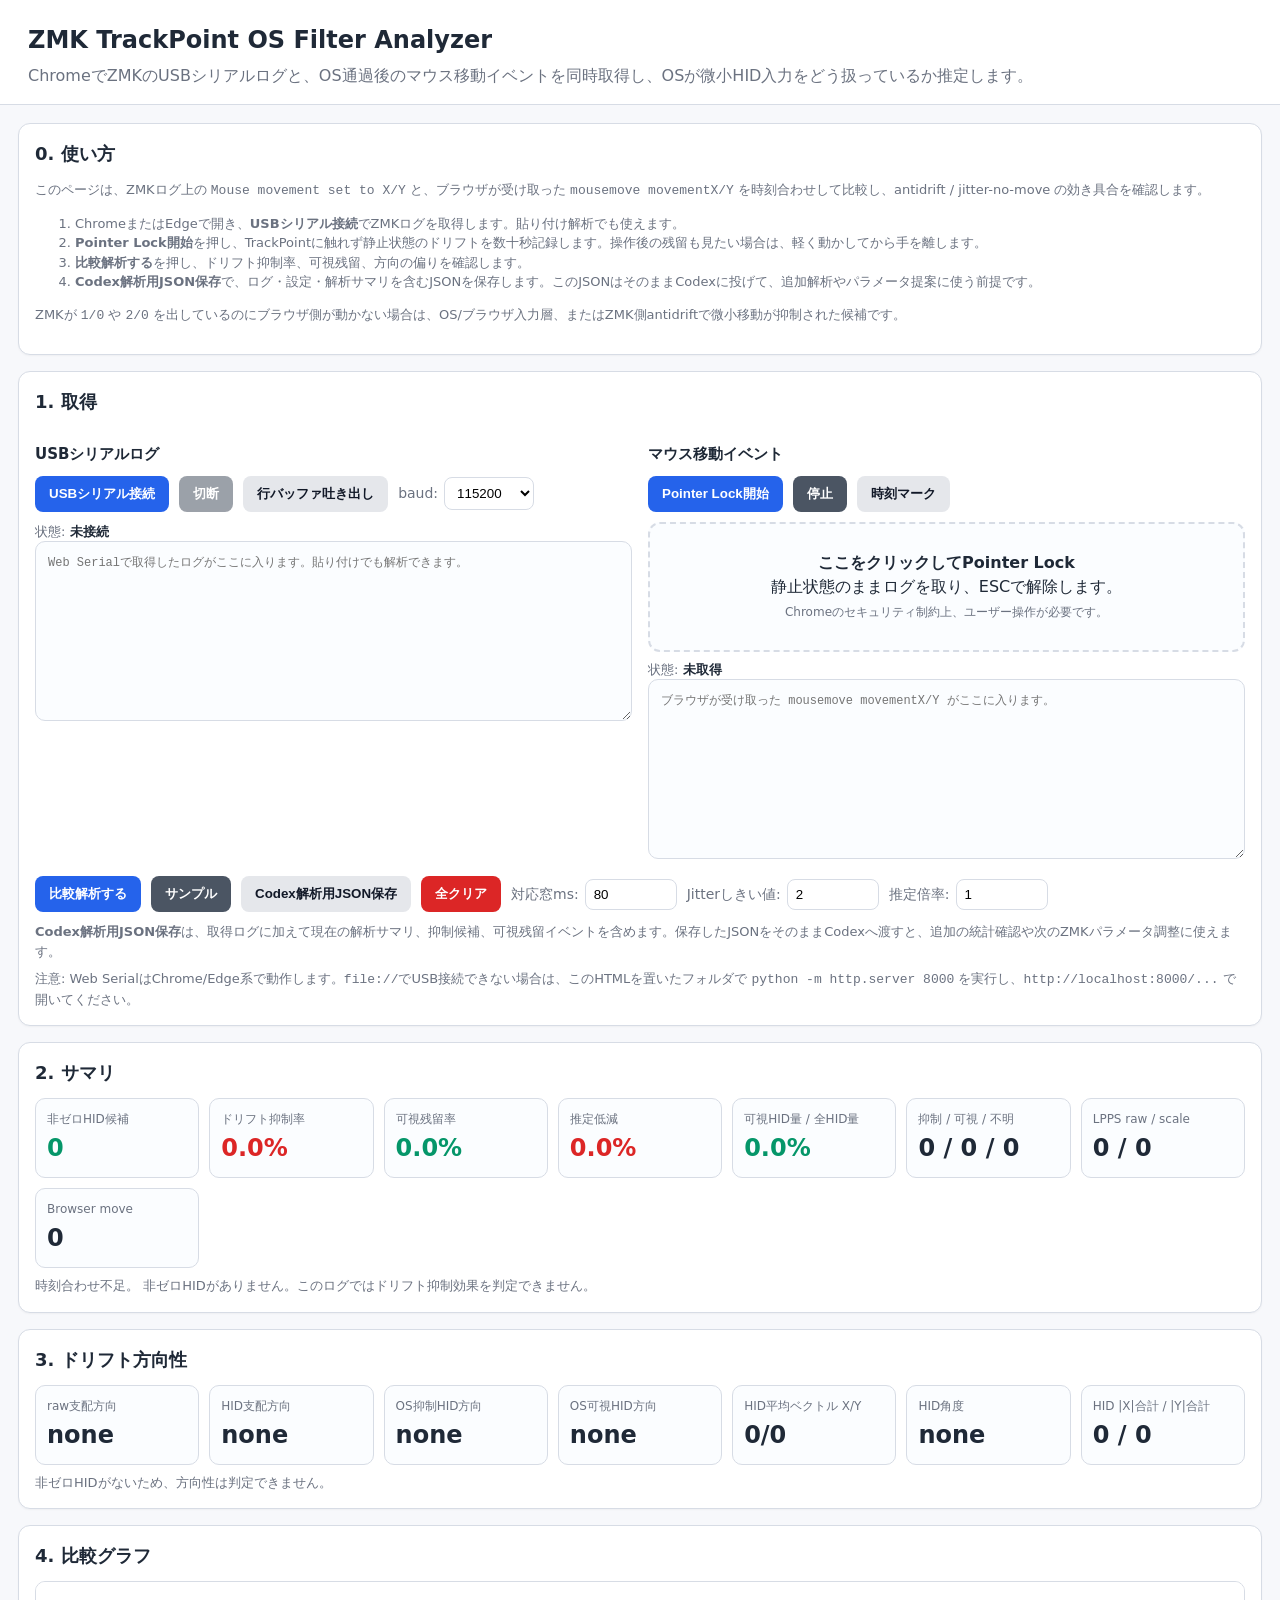
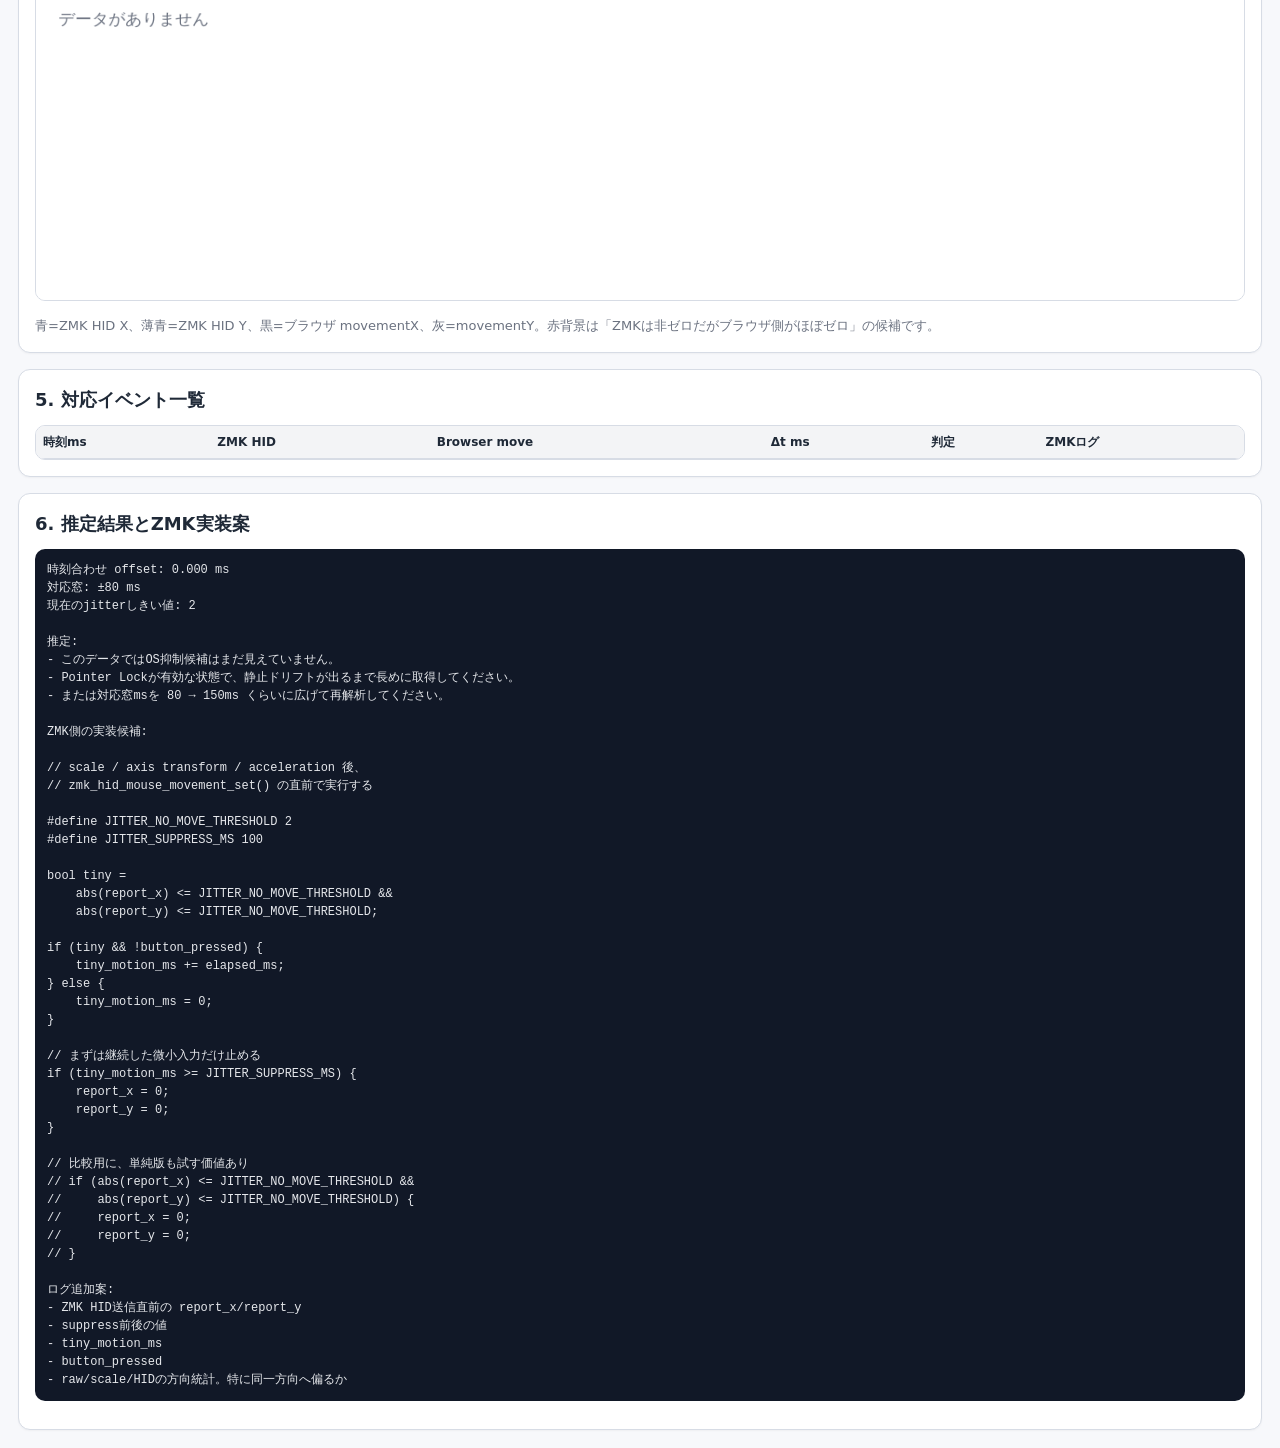
==== index.html @ 50a1649c "prepare static GitHub Pages entrypoint" ====
<!doctype html>
<html lang="ja">
<head>
  <meta charset="utf-8" />
  <meta name="viewport" content="width=device-width, initial-scale=1" />
  <title>ZMK TrackPoint OS Filter Analyzer</title>
  <link rel="stylesheet" href="styles.css" />
</head>
<body>
<header>
  <h1>ZMK TrackPoint OS Filter Analyzer</h1>
  <p>ChromeでZMKのUSBシリアルログと、OS通過後のマウス移動イベントを同時取得し、OSが微小HID入力をどう扱っているか推定します。</p>
</header>

<main>
  <section class="panel">
    <h2>0. 使い方</h2>
    <div class="hint">
      <p>
        このページは、ZMKログ上の <code>Mouse movement set to X/Y</code> と、ブラウザが受け取った
        <code>mousemove movementX/Y</code> を時刻合わせして比較し、antidrift / jitter-no-move の効き具合を確認します。
      </p>
      <ol>
        <li>ChromeまたはEdgeで開き、<strong>USBシリアル接続</strong>でZMKログを取得します。貼り付け解析でも使えます。</li>
        <li><strong>Pointer Lock開始</strong>を押し、TrackPointに触れず静止状態のドリフトを数十秒記録します。操作後の残留も見たい場合は、軽く動かしてから手を離します。</li>
        <li><strong>比較解析する</strong>を押し、ドリフト抑制率、可視残留、方向の偏りを確認します。</li>
        <li><strong>Codex解析用JSON保存</strong>で、ログ・設定・解析サマリを含むJSONを保存します。このJSONはそのままCodexに投げて、追加解析やパラメータ提案に使う前提です。</li>
      </ol>
      <p>
        ZMKが <code>1/0</code> や <code>2/0</code> を出しているのにブラウザ側が動かない場合は、OS/ブラウザ入力層、またはZMK側antidriftで微小移動が抑制された候補です。
      </p>
    </div>
  </section>

  <section class="panel">
    <h2>1. 取得</h2>
    <div class="cols">
      <div>
        <h3>USBシリアルログ</h3>
        <div class="controls">
          <button id="serialConnectBtn">USBシリアル接続</button>
          <button class="secondary" id="serialDisconnectBtn" disabled>切断</button>
          <button class="ghost" id="serialFlushBtn">行バッファ吐き出し</button>
          <label>baud:
            <select id="baudRate">
              <option value="115200" selected>115200</option>
              <option value="1000000">1000000</option>
              <option value="9600">9600</option>
            </select>
          </label>
        </div>
        <div id="serialStatus" class="status">状態: <strong>未接続</strong></div>
        <textarea id="serialLog" spellcheck="false" placeholder="Web Serialで取得したログがここに入ります。貼り付けでも解析できます。"></textarea>
      </div>
      <div>
        <h3>マウス移動イベント</h3>
        <div class="controls">
          <button id="pointerStartBtn">Pointer Lock開始</button>
          <button class="secondary" id="pointerStopBtn">停止</button>
          <button class="ghost" id="markBtn">時刻マーク</button>
        </div>
        <div id="captureBox" class="captureBox">
          <div>
            <strong>ここをクリックしてPointer Lock</strong><br>
            静止状態のままログを取り、ESCで解除します。<br>
            <span class="small">Chromeのセキュリティ制約上、ユーザー操作が必要です。</span>
          </div>
        </div>
        <div id="pointerStatus" class="status">状態: <strong>未取得</strong></div>
        <textarea id="pointerLog" spellcheck="false" placeholder="ブラウザが受け取った mousemove movementX/Y がここに入ります。"></textarea>
      </div>
    </div>
    <div class="controls">
      <button id="analyzeBtn">比較解析する</button>
      <button class="secondary" id="loadSampleBtn">サンプル</button>
      <button class="ghost" id="downloadBtn">Codex解析用JSON保存</button>
      <button class="danger" id="clearBtn">全クリア</button>
      <label>対応窓ms:
        <input id="matchWindowMs" type="number" value="80" min="1" max="1000" />
      </label>
      <label>Jitterしきい値:
        <input id="jitterThreshold" type="number" value="2" min="0" max="20" />
      </label>
      <label>推定倍率:
        <input id="expectedRatio" type="number" value="1" min="0.1" max="10" step="0.1" />
      </label>
    </div>
    <div class="hint">
      <strong>Codex解析用JSON保存</strong>は、取得ログに加えて現在の解析サマリ、抑制候補、可視残留イベントを含めます。保存したJSONをそのままCodexへ渡すと、追加の統計確認や次のZMKパラメータ調整に使えます。
    </div>
    <div class="hint">
      注意: Web SerialはChrome/Edge系で動作します。<code>file://</code>でUSB接続できない場合は、このHTMLを置いたフォルダで <code>python -m http.server 8000</code> を実行し、<code>http://localhost:8000/...</code> で開いてください。
    </div>
  </section>

  <section class="panel">
    <h2>2. サマリ</h2>
    <div class="summary" id="summary"></div>
    <div id="diagnosis" class="hint"></div>
  </section>

  <section class="panel">
    <h2>3. ドリフト方向性</h2>
    <div class="summary" id="directionSummary"></div>
    <div id="directionDiagnosis" class="hint"></div>
  </section>

  <section class="panel">
    <h2>4. 比較グラフ</h2>
    <canvas id="chart" width="1300" height="360"></canvas>
    <div class="hint">
      青=ZMK HID X、薄青=ZMK HID Y、黒=ブラウザ movementX、灰=movementY。赤背景は「ZMKは非ゼロだがブラウザ側がほぼゼロ」の候補です。
    </div>
  </section>

  <section class="panel">
    <h2>5. 対応イベント一覧</h2>
    <div class="table-wrap">
      <table>
        <thead>
          <tr>
            <th>時刻ms</th>
            <th>ZMK HID</th>
            <th>Browser move</th>
            <th>Δt ms</th>
            <th>判定</th>
            <th>ZMKログ</th>
          </tr>
        </thead>
        <tbody id="pairsBody"></tbody>
      </table>
    </div>
  </section>

  <section class="panel">
    <h2>6. 推定結果とZMK実装案</h2>
    <pre id="recommendation"></pre>
  </section>
</main>

<script src="app.js"></script>
</body>
</html>
---- styles.css ----
:root {
  --bg: #f7f8fb;
  --panel: #ffffff;
  --text: #1f2937;
  --muted: #6b7280;
  --border: #d7dce5;
  --accent: #2563eb;
  --danger: #dc2626;
  --warn: #d97706;
  --ok: #059669;
  --code: #111827;
}
* { box-sizing: border-box; }
body {
  margin: 0;
  font-family: system-ui, -apple-system, BlinkMacSystemFont, "Segoe UI", sans-serif;
  background: var(--bg);
  color: var(--text);
  line-height: 1.5;
}
header {
  padding: 22px 28px 16px;
  background: var(--panel);
  border-bottom: 1px solid var(--border);
}
h1 { margin: 0 0 6px; font-size: 24px; }
h2 { margin: 0 0 12px; font-size: 18px; }
h3 { margin: 16px 0 8px; font-size: 15px; }
header p { margin: 0; color: var(--muted); }
main {
  max-width: 1380px;
  margin: 0 auto;
  padding: 18px;
  display: grid;
  gap: 16px;
}
.panel {
  background: var(--panel);
  border: 1px solid var(--border);
  border-radius: 12px;
  padding: 16px;
  box-shadow: 0 1px 2px rgba(0,0,0,.04);
}
.cols {
  display: grid;
  grid-template-columns: repeat(auto-fit, minmax(320px, 1fr));
  gap: 16px;
}
.controls {
  display: flex;
  gap: 10px;
  flex-wrap: wrap;
  align-items: center;
  margin: 10px 0;
}
button {
  border: 0;
  border-radius: 8px;
  padding: 9px 14px;
  background: var(--accent);
  color: white;
  font-weight: 700;
  cursor: pointer;
}
button.secondary { background: #4b5563; }
button.ghost { background: #e5e7eb; color: #111827; }
button.danger { background: var(--danger); }
button:disabled { opacity: .55; cursor: not-allowed; }
input, select {
  padding: 7px 8px;
  border: 1px solid var(--border);
  border-radius: 8px;
  background: #fff;
}
input[type="number"] { width: 92px; }
label { color: var(--muted); font-size: 14px; display: inline-flex; gap: 6px; align-items: center; }
textarea {
  width: 100%;
  min-height: 180px;
  resize: vertical;
  padding: 12px;
  border: 1px solid var(--border);
  border-radius: 10px;
  font-family: ui-monospace, SFMono-Regular, Consolas, "Liberation Mono", monospace;
  font-size: 12px;
  color: var(--code);
  background: #fbfdff;
}
.summary {
  display: grid;
  grid-template-columns: repeat(auto-fit, minmax(160px, 1fr));
  gap: 10px;
}
.card {
  border: 1px solid var(--border);
  border-radius: 10px;
  padding: 11px;
  background: #fbfdff;
}
.card .num {
  font-size: 24px;
  font-weight: 800;
  margin-top: 2px;
}
.card .label { color: var(--muted); font-size: 12px; }
.dangerText { color: var(--danger); }
.warnText { color: var(--warn); }
.okText { color: var(--ok); }
canvas {
  width: 100%;
  height: 320px;
  border: 1px solid var(--border);
  border-radius: 10px;
  background: white;
}
.captureBox {
  border: 2px dashed var(--border);
  border-radius: 12px;
  min-height: 130px;
  display: grid;
  place-items: center;
  text-align: center;
  padding: 16px;
  background: #fbfdff;
  user-select: none;
  cursor: crosshair;
}
.captureBox.active {
  border-color: var(--accent);
  background: #eff6ff;
}
.hint, .status {
  color: var(--muted);
  font-size: 13px;
  margin-top: 8px;
}
.status strong { color: var(--text); }
.pill {
  display: inline-block;
  padding: 2px 7px;
  border-radius: 999px;
  font-size: 12px;
  font-weight: 700;
  background: #e5e7eb;
  white-space: nowrap;
}
.pill.warn { background: #fef3c7; color: #92400e; }
.pill.danger { background: #fee2e2; color: #991b1b; }
.pill.ok { background: #d1fae5; color: #065f46; }
.table-wrap {
  max-height: 440px;
  overflow: auto;
  border: 1px solid var(--border);
  border-radius: 10px;
}
table {
  width: 100%;
  border-collapse: collapse;
  font-size: 12px;
}
th, td {
  border-bottom: 1px solid var(--border);
  padding: 7px;
  text-align: left;
  vertical-align: top;
}
th {
  position: sticky;
  top: 0;
  background: #f3f4f6;
  z-index: 1;
}
code, pre {
  font-family: ui-monospace, SFMono-Regular, Consolas, "Liberation Mono", monospace;
}
pre {
  white-space: pre-wrap;
  background: #111827;
  color: #e5e7eb;
  border-radius: 10px;
  padding: 12px;
  overflow: auto;
  font-size: 12px;
}
.small { font-size: 12px; color: var(--muted); }
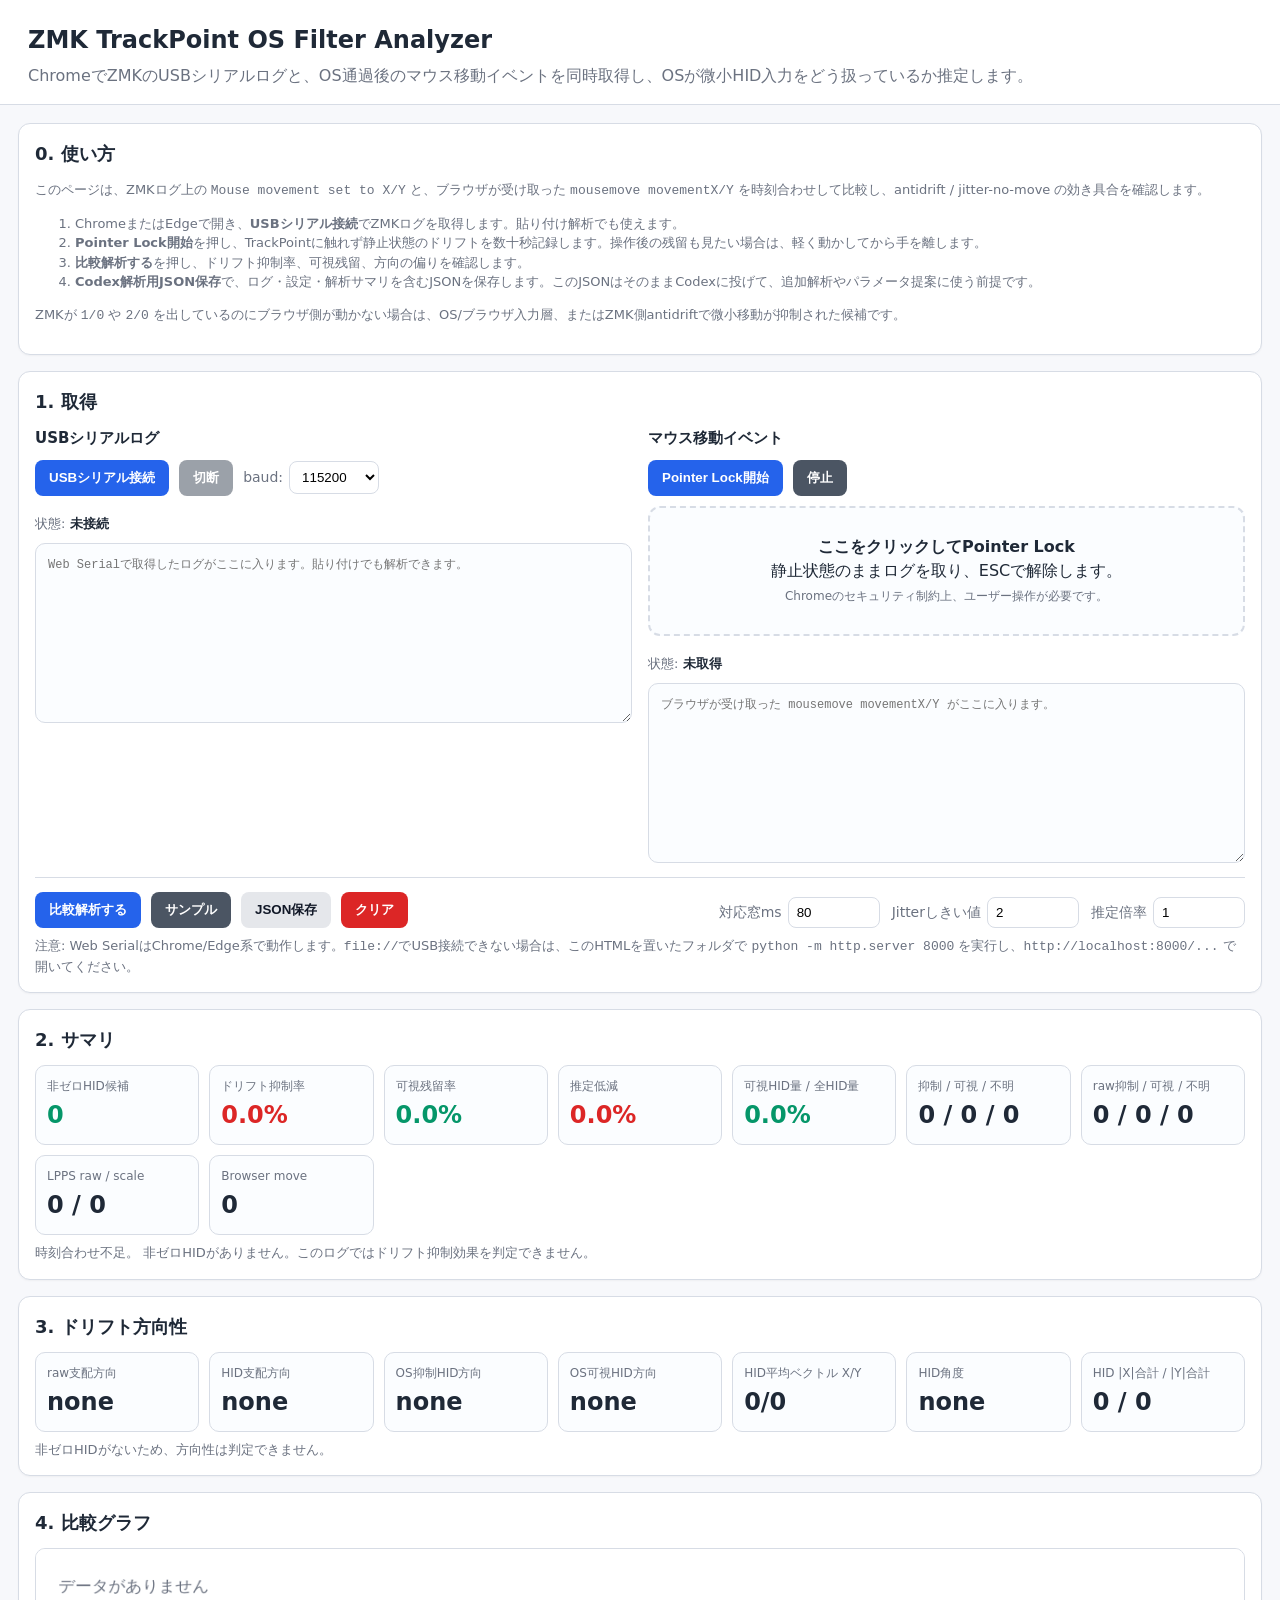
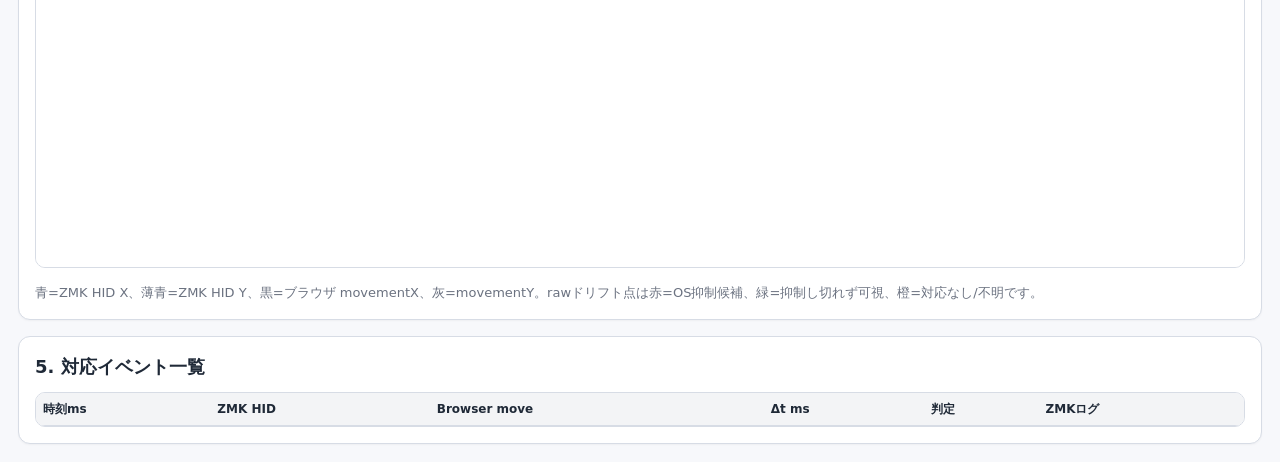
==== commit be74c2ec: "show raw drift classifications" ====
--- a/index.html
+++ b/index.html
@@ -34,13 +34,12 @@
 
   <section class="panel">
     <h2>1. 取得</h2>
-    <div class="cols">
-      <div>
+    <div class="capture-grid">
+      <div class="capture-pane">
         <h3>USBシリアルログ</h3>
-        <div class="controls">
+        <div class="toolbar">
           <button id="serialConnectBtn">USBシリアル接続</button>
           <button class="secondary" id="serialDisconnectBtn" disabled>切断</button>
-          <button class="ghost" id="serialFlushBtn">行バッファ吐き出し</button>
           <label>baud:
             <select id="baudRate">
               <option value="115200" selected>115200</option>
@@ -52,12 +51,11 @@
         <div id="serialStatus" class="status">状態: <strong>未接続</strong></div>
         <textarea id="serialLog" spellcheck="false" placeholder="Web Serialで取得したログがここに入ります。貼り付けでも解析できます。"></textarea>
       </div>
-      <div>
+      <div class="capture-pane">
         <h3>マウス移動イベント</h3>
-        <div class="controls">
+        <div class="toolbar">
           <button id="pointerStartBtn">Pointer Lock開始</button>
           <button class="secondary" id="pointerStopBtn">停止</button>
-          <button class="ghost" id="markBtn">時刻マーク</button>
         </div>
         <div id="captureBox" class="captureBox">
           <div>
@@ -70,23 +68,24 @@
         <textarea id="pointerLog" spellcheck="false" placeholder="ブラウザが受け取った mousemove movementX/Y がここに入ります。"></textarea>
       </div>
     </div>
-    <div class="controls">
-      <button id="analyzeBtn">比較解析する</button>
-      <button class="secondary" id="loadSampleBtn">サンプル</button>
-      <button class="ghost" id="downloadBtn">Codex解析用JSON保存</button>
-      <button class="danger" id="clearBtn">全クリア</button>
-      <label>対応窓ms:
-        <input id="matchWindowMs" type="number" value="80" min="1" max="1000" />
-      </label>
-      <label>Jitterしきい値:
-        <input id="jitterThreshold" type="number" value="2" min="0" max="20" />
-      </label>
-      <label>推定倍率:
-        <input id="expectedRatio" type="number" value="1" min="0.1" max="10" step="0.1" />
-      </label>
-    </div>
-    <div class="hint">
-      <strong>Codex解析用JSON保存</strong>は、取得ログに加えて現在の解析サマリ、抑制候補、可視残留イベントを含めます。保存したJSONをそのままCodexへ渡すと、追加の統計確認や次のZMKパラメータ調整に使えます。
+    <div class="analysis-bar">
+      <div class="toolbar">
+        <button id="analyzeBtn">比較解析する</button>
+        <button class="secondary" id="loadSampleBtn">サンプル</button>
+        <button class="ghost" id="downloadBtn">JSON保存</button>
+        <button class="danger" id="clearBtn">クリア</button>
+      </div>
+      <div class="settings">
+        <label>対応窓ms
+          <input id="matchWindowMs" type="number" value="80" min="1" max="1000" />
+        </label>
+        <label>Jitterしきい値
+          <input id="jitterThreshold" type="number" value="2" min="0" max="20" />
+        </label>
+        <label>推定倍率
+          <input id="expectedRatio" type="number" value="1" min="0.1" max="10" step="0.1" />
+        </label>
+      </div>
     </div>
     <div class="hint">
       注意: Web SerialはChrome/Edge系で動作します。<code>file://</code>でUSB接続できない場合は、このHTMLを置いたフォルダで <code>python -m http.server 8000</code> を実行し、<code>http://localhost:8000/...</code> で開いてください。
@@ -109,7 +108,7 @@
     <h2>4. 比較グラフ</h2>
     <canvas id="chart" width="1300" height="360"></canvas>
     <div class="hint">
-      青=ZMK HID X、薄青=ZMK HID Y、黒=ブラウザ movementX、灰=movementY。赤背景は「ZMKは非ゼロだがブラウザ側がほぼゼロ」の候補です。
+      青=ZMK HID X、薄青=ZMK HID Y、黒=ブラウザ movementX、灰=movementY。rawドリフト点は赤=OS抑制候補、緑=抑制し切れず可視、橙=対応なし/不明です。
     </div>
   </section>
 
@@ -132,10 +131,6 @@
     </div>
   </section>
 
-  <section class="panel">
-    <h2>6. 推定結果とZMK実装案</h2>
-    <pre id="recommendation"></pre>
-  </section>
 </main>
 
 <script src="app.js"></script>
--- a/styles.css
+++ b/styles.css
@@ -46,12 +46,40 @@
   grid-template-columns: repeat(auto-fit, minmax(320px, 1fr));
   gap: 16px;
 }
-.controls {
+.capture-grid {
+  display: grid;
+  grid-template-columns: repeat(auto-fit, minmax(340px, 1fr));
+  gap: 16px;
+}
+.capture-pane {
+  display: grid;
+  align-content: start;
+  gap: 10px;
+}
+.capture-pane h3 {
+  margin: 0;
+}
+.toolbar {
   display: flex;
   gap: 10px;
   flex-wrap: wrap;
   align-items: center;
-  margin: 10px 0;
+}
+.analysis-bar {
+  display: flex;
+  justify-content: space-between;
+  gap: 14px;
+  flex-wrap: wrap;
+  align-items: flex-end;
+  margin-top: 14px;
+  padding-top: 14px;
+  border-top: 1px solid var(--border);
+}
+.settings {
+  display: flex;
+  gap: 12px;
+  flex-wrap: wrap;
+  align-items: center;
 }
 button {
   border: 0;
@@ -183,3 +211,14 @@
   font-size: 12px;
 }
 .small { font-size: 12px; color: var(--muted); }
+
+@media (max-width: 720px) {
+  .analysis-bar,
+  .toolbar,
+  .settings {
+    align-items: stretch;
+  }
+  .toolbar button {
+    flex: 1 1 140px;
+  }
+}
